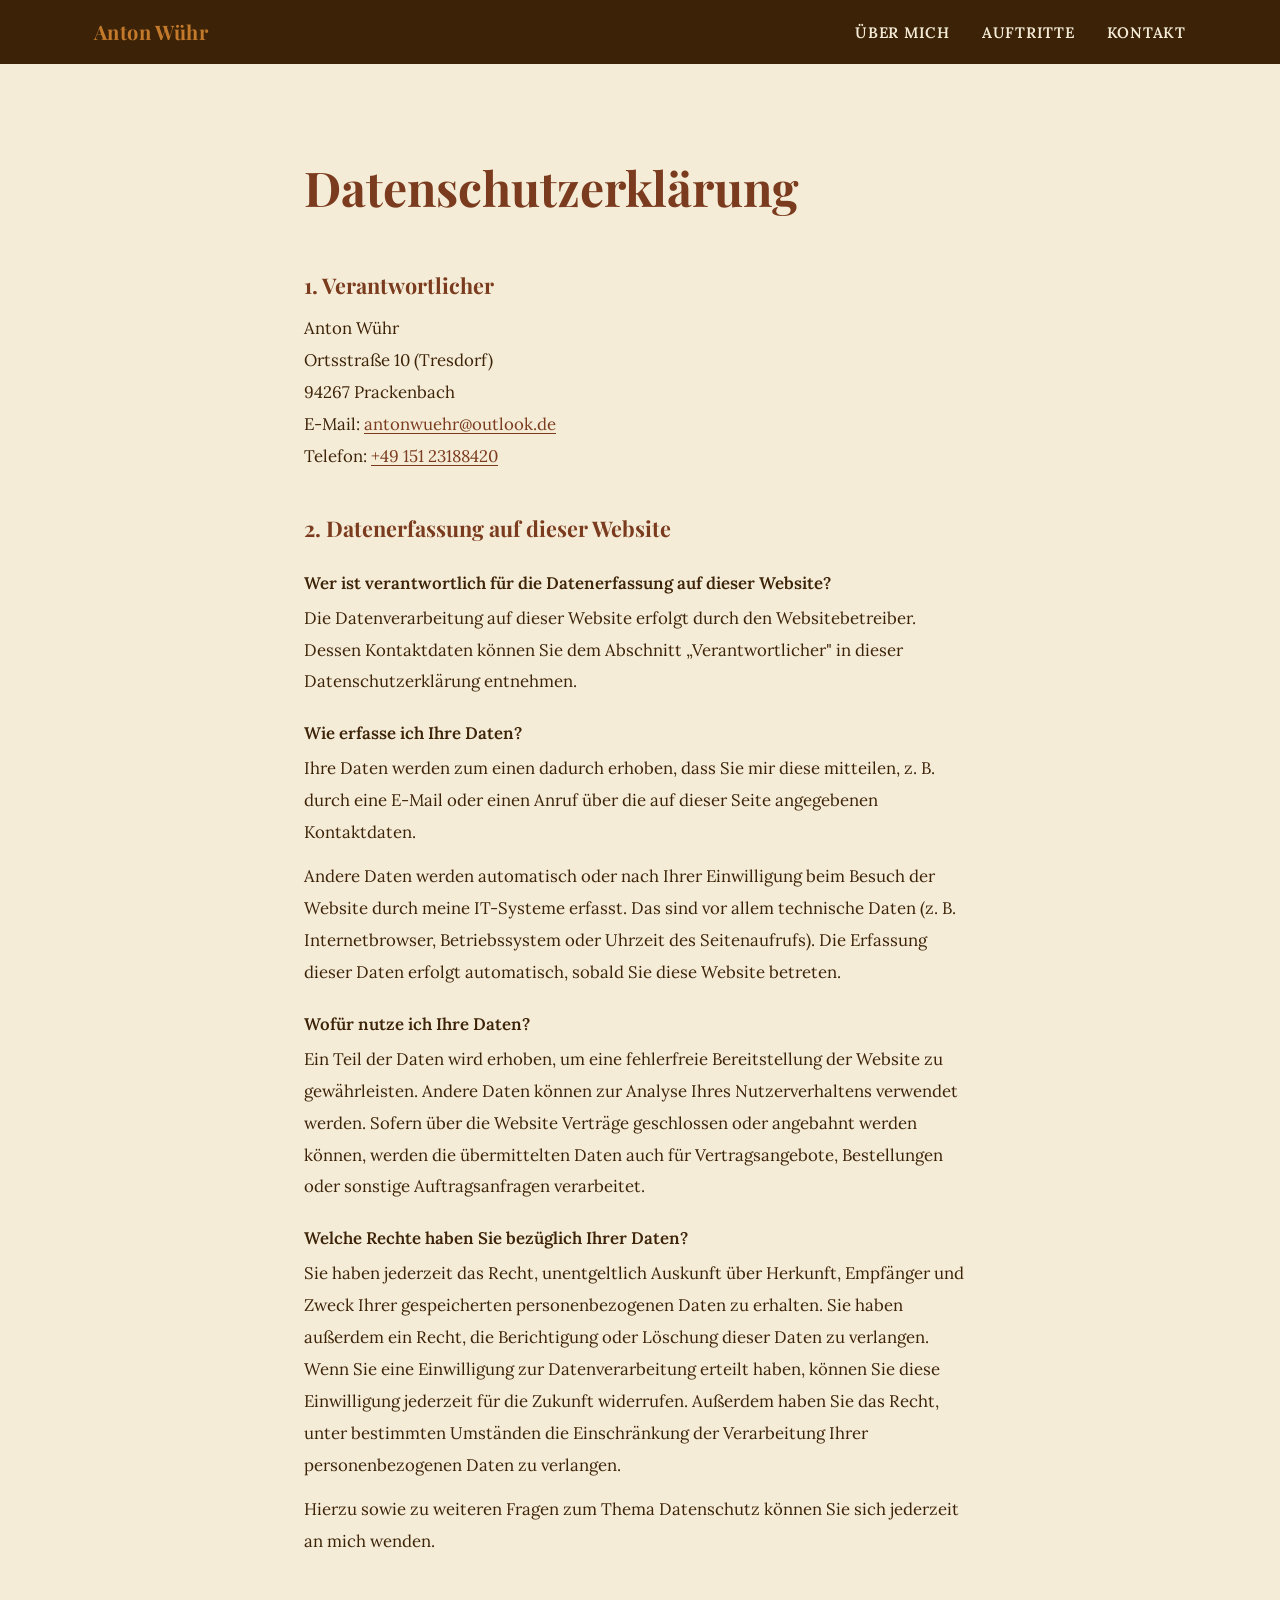
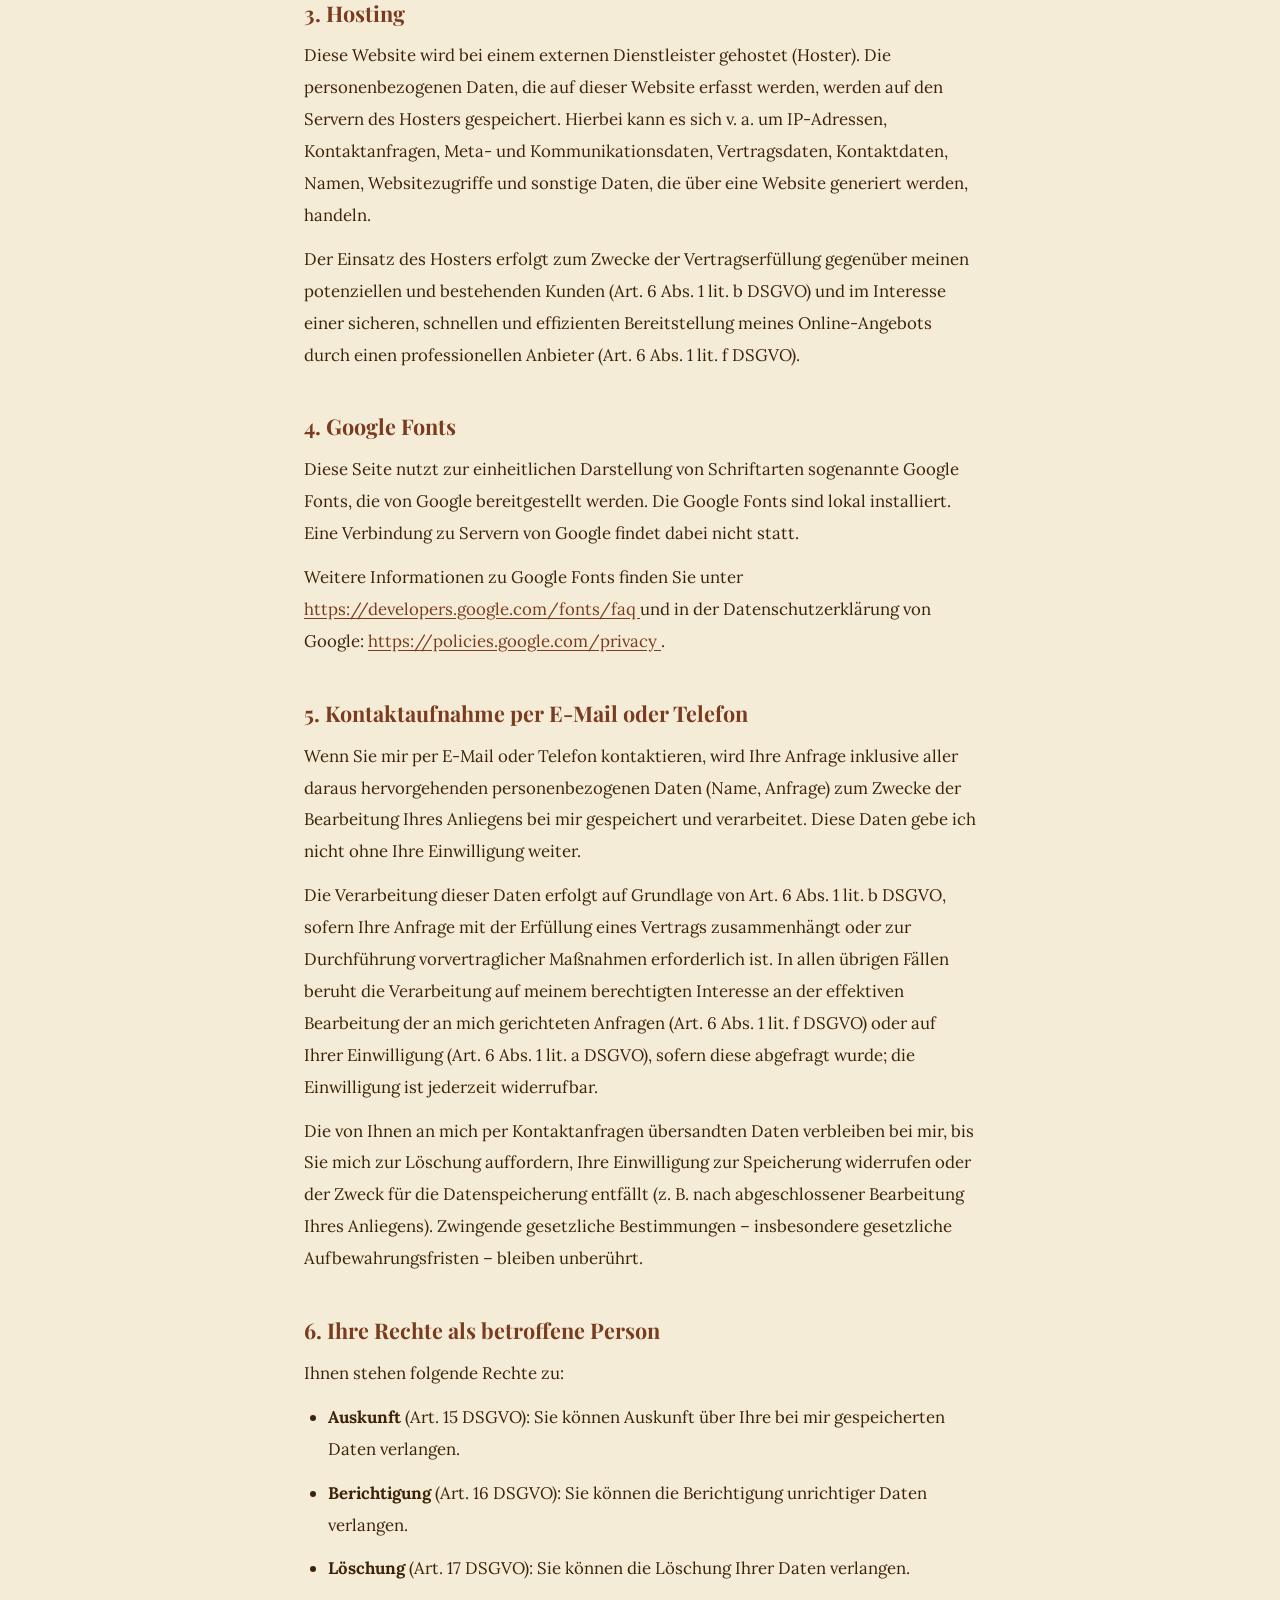
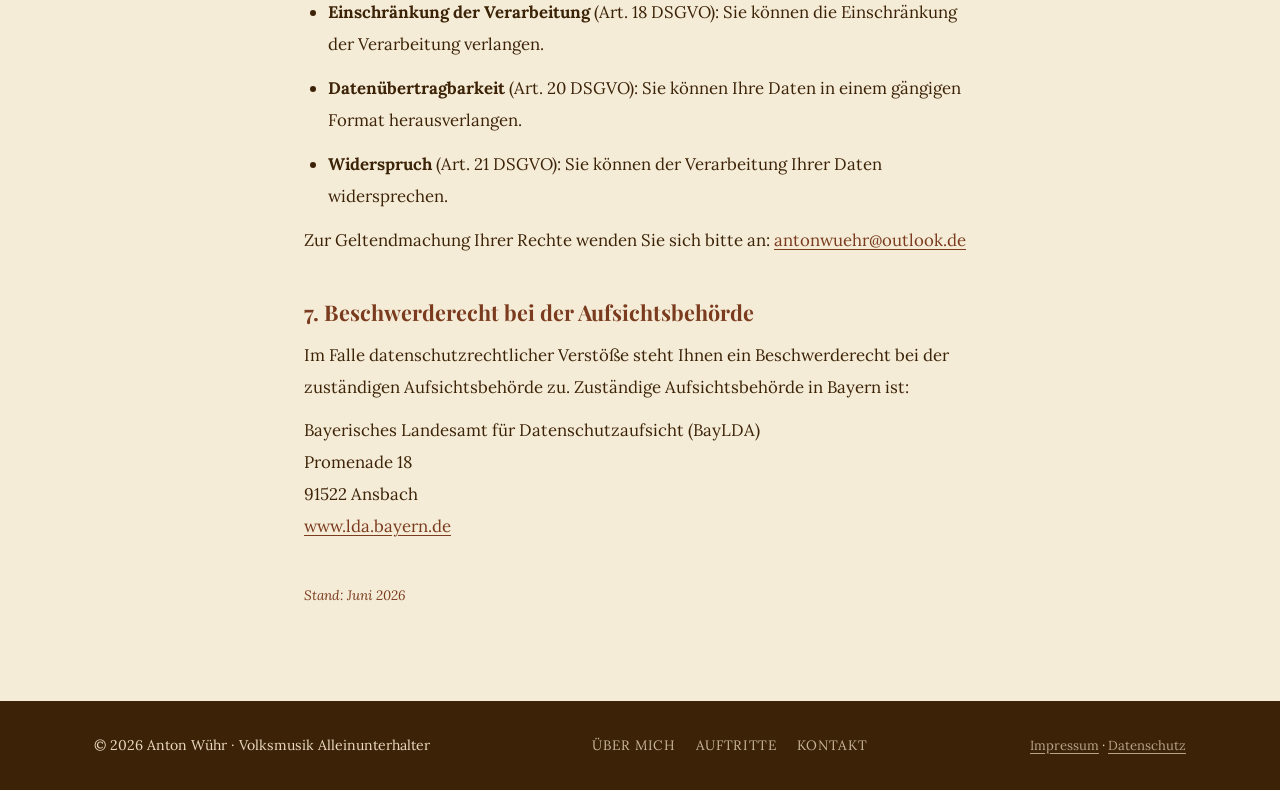
==== datenschutz.html @ 7db1946b "Initiale Version der Homepage von Anton Wühr" ====
<!DOCTYPE html>
<html lang="de">
<head>
  <meta charset="UTF-8">
  <meta name="viewport" content="width=device-width, initial-scale=1.0">
  <meta name="robots" content="noindex, nofollow">
  <title>Datenschutzerklärung – Anton Wühr</title>
  <link rel="preconnect" href="https://fonts.googleapis.com">
  <link rel="preconnect" href="https://fonts.gstatic.com" crossorigin>
  <link href="https://fonts.googleapis.com/css2?family=Playfair+Display:ital,wght@0,700;1,400&family=Lora:ital,wght@0,400;0,600;1,400&display=swap" rel="stylesheet">
  <link rel="stylesheet" href="css/style.css">
  <style>
    .legal-page { padding-block: 5rem; background: var(--color-cream); min-height: 60vh; }
    .legal-page h1 { font-family: var(--font-heading); font-size: clamp(2rem, 5vw, 3rem); color: var(--color-chestnut); margin-bottom: 2rem; }
    .legal-page h2 { font-family: var(--font-heading); font-size: 1.35rem; color: var(--color-chestnut); margin-top: 2.25rem; margin-bottom: 0.5rem; }
    .legal-page h3 { font-family: var(--font-body); font-size: 1.05rem; font-weight: 600; color: var(--color-bark); margin-top: 1.25rem; margin-bottom: 0.3rem; }
    .legal-page p, .legal-page address, .legal-page li { line-height: 1.9; margin-bottom: 0.75rem; font-style: normal; }
    .legal-page ul { padding-left: 1.5rem; list-style: disc; }
    .legal-page a { color: var(--color-chestnut); }
    .legal-content { max-width: 720px; }
  </style>
</head>
<body>

  <header id="site-header">
    <nav class="nav-container" role="navigation" aria-label="Hauptnavigation">
      <a class="nav-logo" href="index.html">Anton Wühr</a>
      <ul class="nav-links" role="list">
        <li><a href="index.html#ueber-mich">Über mich</a></li>
        <li><a href="index.html#auftritte">Auftritte</a></li>
        <li><a href="index.html#kontakt">Kontakt</a></li>
      </ul>
    </nav>
  </header>

  <main>
    <section class="legal-page">
      <div class="container legal-content">
        <h1>Datenschutzerklärung</h1>

        <h2>1. Verantwortlicher</h2>
        <address>
          Anton Wühr<br>
          Ortsstraße 10 (Tresdorf)<br>
          94267 Prackenbach<br>
          E-Mail: <a href="mailto:antonwuehr@outlook.de">antonwuehr@outlook.de</a><br>
          Telefon: <a href="tel:+4915123188420">+49 151 23188420</a>
        </address>

        <h2>2. Datenerfassung auf dieser Website</h2>

        <h3>Wer ist verantwortlich für die Datenerfassung auf dieser Website?</h3>
        <p>
          Die Datenverarbeitung auf dieser Website erfolgt durch den Websitebetreiber.
          Dessen Kontaktdaten können Sie dem Abschnitt „Verantwortlicher" in dieser
          Datenschutzerklärung entnehmen.
        </p>

        <h3>Wie erfasse ich Ihre Daten?</h3>
        <p>
          Ihre Daten werden zum einen dadurch erhoben, dass Sie mir diese mitteilen,
          z.&nbsp;B. durch eine E-Mail oder einen Anruf über die auf dieser Seite angegebenen
          Kontaktdaten.
        </p>
        <p>
          Andere Daten werden automatisch oder nach Ihrer Einwilligung beim Besuch der
          Website durch meine IT-Systeme erfasst. Das sind vor allem technische Daten
          (z.&nbsp;B. Internetbrowser, Betriebssystem oder Uhrzeit des Seitenaufrufs).
          Die Erfassung dieser Daten erfolgt automatisch, sobald Sie diese Website betreten.
        </p>

        <h3>Wofür nutze ich Ihre Daten?</h3>
        <p>
          Ein Teil der Daten wird erhoben, um eine fehlerfreie Bereitstellung der Website
          zu gewährleisten. Andere Daten können zur Analyse Ihres Nutzerverhaltens verwendet
          werden. Sofern über die Website Verträge geschlossen oder angebahnt werden können,
          werden die übermittelten Daten auch für Vertragsangebote, Bestellungen oder
          sonstige Auftragsanfragen verarbeitet.
        </p>

        <h3>Welche Rechte haben Sie bezüglich Ihrer Daten?</h3>
        <p>
          Sie haben jederzeit das Recht, unentgeltlich Auskunft über Herkunft, Empfänger
          und Zweck Ihrer gespeicherten personenbezogenen Daten zu erhalten. Sie haben
          außerdem ein Recht, die Berichtigung oder Löschung dieser Daten zu verlangen.
          Wenn Sie eine Einwilligung zur Datenverarbeitung erteilt haben, können Sie diese
          Einwilligung jederzeit für die Zukunft widerrufen. Außerdem haben Sie das Recht,
          unter bestimmten Umständen die Einschränkung der Verarbeitung Ihrer
          personenbezogenen Daten zu verlangen.
        </p>
        <p>
          Hierzu sowie zu weiteren Fragen zum Thema Datenschutz können Sie sich jederzeit
          an mich wenden.
        </p>

        <h2>3. Hosting</h2>
        <p>
          Diese Website wird bei einem externen Dienstleister gehostet (Hoster). Die
          personenbezogenen Daten, die auf dieser Website erfasst werden, werden auf den
          Servern des Hosters gespeichert. Hierbei kann es sich v.&nbsp;a. um IP-Adressen,
          Kontaktanfragen, Meta- und Kommunikationsdaten, Vertragsdaten, Kontaktdaten,
          Namen, Websitezugriffe und sonstige Daten, die über eine Website generiert werden,
          handeln.
        </p>
        <p>
          Der Einsatz des Hosters erfolgt zum Zwecke der Vertragserfüllung gegenüber meinen
          potenziellen und bestehenden Kunden (Art. 6 Abs. 1 lit. b DSGVO) und im Interesse
          einer sicheren, schnellen und effizienten Bereitstellung meines Online-Angebots
          durch einen professionellen Anbieter (Art. 6 Abs. 1 lit. f DSGVO).
        </p>

        <h2>4. Google Fonts</h2>
        <p>
          Diese Seite nutzt zur einheitlichen Darstellung von Schriftarten sogenannte
          Google Fonts, die von Google bereitgestellt werden. Die Google Fonts sind lokal
          installiert. Eine Verbindung zu Servern von Google findet dabei nicht statt.
        </p>
        <p>
          Weitere Informationen zu Google Fonts finden Sie unter
          <a href="https://developers.google.com/fonts/faq" target="_blank" rel="noopener noreferrer">
            https://developers.google.com/fonts/faq
          </a>
          und in der Datenschutzerklärung von Google:
          <a href="https://policies.google.com/privacy" target="_blank" rel="noopener noreferrer">
            https://policies.google.com/privacy
          </a>.
        </p>

        <h2>5. Kontaktaufnahme per E-Mail oder Telefon</h2>
        <p>
          Wenn Sie mir per E-Mail oder Telefon kontaktieren, wird Ihre Anfrage inklusive
          aller daraus hervorgehenden personenbezogenen Daten (Name, Anfrage) zum Zwecke
          der Bearbeitung Ihres Anliegens bei mir gespeichert und verarbeitet. Diese Daten
          gebe ich nicht ohne Ihre Einwilligung weiter.
        </p>
        <p>
          Die Verarbeitung dieser Daten erfolgt auf Grundlage von Art. 6 Abs. 1 lit. b
          DSGVO, sofern Ihre Anfrage mit der Erfüllung eines Vertrags zusammenhängt oder
          zur Durchführung vorvertraglicher Maßnahmen erforderlich ist. In allen übrigen
          Fällen beruht die Verarbeitung auf meinem berechtigten Interesse an der
          effektiven Bearbeitung der an mich gerichteten Anfragen (Art. 6 Abs. 1 lit. f
          DSGVO) oder auf Ihrer Einwilligung (Art. 6 Abs. 1 lit. a DSGVO), sofern diese
          abgefragt wurde; die Einwilligung ist jederzeit widerrufbar.
        </p>
        <p>
          Die von Ihnen an mich per Kontaktanfragen übersandten Daten verbleiben bei mir,
          bis Sie mich zur Löschung auffordern, Ihre Einwilligung zur Speicherung widerrufen
          oder der Zweck für die Datenspeicherung entfällt (z.&nbsp;B. nach abgeschlossener
          Bearbeitung Ihres Anliegens). Zwingende gesetzliche Bestimmungen – insbesondere
          gesetzliche Aufbewahrungsfristen – bleiben unberührt.
        </p>

        <h2>6. Ihre Rechte als betroffene Person</h2>
        <p>Ihnen stehen folgende Rechte zu:</p>
        <ul>
          <li><strong>Auskunft</strong> (Art. 15 DSGVO): Sie können Auskunft über Ihre bei mir gespeicherten Daten verlangen.</li>
          <li><strong>Berichtigung</strong> (Art. 16 DSGVO): Sie können die Berichtigung unrichtiger Daten verlangen.</li>
          <li><strong>Löschung</strong> (Art. 17 DSGVO): Sie können die Löschung Ihrer Daten verlangen.</li>
          <li><strong>Einschränkung der Verarbeitung</strong> (Art. 18 DSGVO): Sie können die Einschränkung der Verarbeitung verlangen.</li>
          <li><strong>Datenübertragbarkeit</strong> (Art. 20 DSGVO): Sie können Ihre Daten in einem gängigen Format herausverlangen.</li>
          <li><strong>Widerspruch</strong> (Art. 21 DSGVO): Sie können der Verarbeitung Ihrer Daten widersprechen.</li>
        </ul>
        <p>
          Zur Geltendmachung Ihrer Rechte wenden Sie sich bitte an:
          <a href="mailto:antonwuehr@outlook.de">antonwuehr@outlook.de</a>
        </p>

        <h2>7. Beschwerderecht bei der Aufsichtsbehörde</h2>
        <p>
          Im Falle datenschutzrechtlicher Verstöße steht Ihnen ein Beschwerderecht bei
          der zuständigen Aufsichtsbehörde zu. Zuständige Aufsichtsbehörde in Bayern ist:
        </p>
        <address>
          Bayerisches Landesamt für Datenschutzaufsicht (BayLDA)<br>
          Promenade 18<br>
          91522 Ansbach<br>
          <a href="https://www.lda.bayern.de" target="_blank" rel="noopener noreferrer">www.lda.bayern.de</a>
        </address>

        <p style="margin-top: 2.5rem; font-size: 0.85rem; color: var(--color-chestnut); font-style: italic;">
          Stand: Juni 2026
        </p>
      </div>
    </section>
  </main>

  <footer id="site-footer">
    <div class="container footer-inner">
      <p class="footer-copy">&copy; <span id="year"></span> Anton Wühr &middot; Volksmusik Alleinunterhalter</p>
      <nav class="footer-nav" aria-label="Footer-Navigation">
        <a href="index.html#ueber-mich">Über mich</a>
        <a href="index.html#auftritte">Auftritte</a>
        <a href="index.html#kontakt">Kontakt</a>
      </nav>
      <p class="footer-legal">
        <a href="impressum.html">Impressum</a> &middot; <a href="datenschutz.html">Datenschutz</a>
      </p>
    </div>
  </footer>

  <script>document.getElementById('year').textContent = new Date().getFullYear();</script>
</body>
</html>
---- css/style.css ----
/* =========================================================
   Anton Wühr — Volksmusik Alleinunterhalter
   Style sheet: traditional/rustic Bavarian folk aesthetic
   ========================================================= */

/* ----- Custom Properties ----- */
:root {
  --color-bark:      #3C2308;
  --color-chestnut:  #7A3B1E;
  --color-amber:     #C47A2B;
  --color-amber-light: #D9943E;
  --color-cream:     #F5ECD7;
  --color-linen:     #EAD9BF;
  --color-sage:      #6B7D5C;
  --color-white:     #FDFAF5;

  --font-heading: 'Playfair Display', Georgia, serif;
  --font-body:    'Lora', Georgia, serif;

  --nav-height: 64px;
  --radius: 2px;
  --transition: 0.25s ease;
}

/* ----- Reset & Base ----- */
*, *::before, *::after {
  box-sizing: border-box;
  margin: 0;
  padding: 0;
}

html {
  scroll-behavior: smooth;
  font-size: 16px;
}

body {
  font-family: var(--font-body);
  font-size: 1.05rem;
  line-height: 1.8;
  color: var(--color-bark);
  background-color: var(--color-cream);
}

img {
  display: block;
  max-width: 100%;
  height: auto;
}

a {
  color: var(--color-chestnut);
  text-decoration: underline;
  text-underline-offset: 3px;
  transition: color var(--transition);
}

a:hover {
  color: var(--color-amber);
}

ul {
  list-style: none;
}

/* ----- Layout Utilities ----- */
.container {
  max-width: 1140px;
  margin-inline: auto;
  padding-inline: 1.5rem;
}

.two-col {
  display: grid;
  gap: 3rem;
  grid-template-columns: 1fr;
}

@media (min-width: 900px) {
  .two-col {
    grid-template-columns: 1fr 1fr;
    align-items: start;
  }
}

/* ----- Buttons ----- */
.btn {
  display: inline-block;
  padding: 0.7em 2em;
  border-radius: var(--radius);
  font-family: var(--font-body);
  font-size: 0.95rem;
  font-weight: 600;
  letter-spacing: 0.04em;
  text-decoration: none;
  cursor: pointer;
  transition: filter var(--transition), background var(--transition), color var(--transition);
}

.btn-primary {
  background: var(--color-amber);
  color: var(--color-bark);
  border: 2px solid var(--color-amber);
}

.btn-primary:hover {
  background: var(--color-amber-light);
  border-color: var(--color-amber-light);
  color: var(--color-bark);
  filter: none;
}

.btn-secondary {
  background: transparent;
  color: var(--color-chestnut);
  border: 2px solid var(--color-chestnut);
}

.btn-secondary:hover {
  background: var(--color-chestnut);
  color: var(--color-white);
}

/* ----- Navigation ----- */
#site-header {
  position: sticky;
  top: 0;
  z-index: 100;
  background: var(--color-bark);
  height: var(--nav-height);
  transition: box-shadow var(--transition);
}

#site-header.scrolled {
  box-shadow: 0 2px 16px rgba(0, 0, 0, 0.45);
}

.nav-container {
  max-width: 1140px;
  margin-inline: auto;
  padding-inline: 1.5rem;
  height: 100%;
  display: flex;
  align-items: center;
  justify-content: space-between;
}

.nav-logo {
  font-family: var(--font-heading);
  font-size: 1.25rem;
  font-weight: 700;
  color: var(--color-amber);
  text-decoration: none;
  letter-spacing: 0.02em;
  flex-shrink: 0;
}

.nav-logo:hover {
  color: var(--color-amber-light);
}

.nav-links {
  display: flex;
  gap: 2rem;
  align-items: center;
}

.nav-links a {
  font-family: var(--font-body);
  font-size: 0.95rem;
  font-weight: 600;
  color: var(--color-cream);
  text-decoration: none;
  letter-spacing: 0.05em;
  text-transform: uppercase;
  padding-block: 0.25em;
  border-bottom: 2px solid transparent;
  transition: color var(--transition), border-color var(--transition);
}

.nav-links a:hover {
  color: var(--color-amber);
  border-bottom-color: var(--color-amber);
}

/* Hamburger button */
.nav-toggle {
  display: none;
  background: none;
  border: none;
  cursor: pointer;
  padding: 0.5rem;
  color: var(--color-cream);
}

.hamburger,
.hamburger::before,
.hamburger::after {
  display: block;
  width: 24px;
  height: 2px;
  background: currentColor;
  transition: transform var(--transition), opacity var(--transition);
}

.hamburger {
  position: relative;
}

.hamburger::before,
.hamburger::after {
  content: '';
  position: absolute;
  left: 0;
}

.hamburger::before { top: -7px; }
.hamburger::after  { top:  7px; }

/* Open state */
.nav-toggle[aria-expanded="true"] .hamburger {
  background: transparent;
}
.nav-toggle[aria-expanded="true"] .hamburger::before {
  transform: rotate(45deg) translate(5px, 5px);
}
.nav-toggle[aria-expanded="true"] .hamburger::after {
  transform: rotate(-45deg) translate(5px, -5px);
}

@media (max-width: 699px) {
  .nav-toggle {
    display: block;
  }

  .nav-links {
    position: absolute;
    top: var(--nav-height);
    left: 0;
    right: 0;
    background: var(--color-bark);
    flex-direction: column;
    gap: 0;
    padding-block: 1rem;
    display: none;
    border-top: 1px solid rgba(255,255,255,0.1);
  }

  .nav-links.is-open {
    display: flex;
  }

  .nav-links li {
    width: 100%;
    text-align: center;
  }

  .nav-links a {
    display: block;
    padding: 0.85rem 1.5rem;
    border-bottom: none;
  }
}

/* ----- Hero ----- */
#hero {
  position: relative;
  min-height: 100vh;
  min-height: 100svh;
  display: flex;
  align-items: center;
  justify-content: center;
  text-align: center;
  background-color: var(--color-chestnut);
  background-image: url('../img/hero-bg.jpg');
  background-size: cover;
  background-position: center 40%;
  padding-inline: 1.5rem;
}

.hero-overlay {
  position: absolute;
  inset: 0;
  background: rgba(35, 14, 3, 0.62);
}

.hero-content {
  position: relative;
  z-index: 1;
  max-width: 720px;
}

.hero-eyebrow {
  font-family: var(--font-body);
  font-style: italic;
  font-size: 1rem;
  color: var(--color-amber-light);
  letter-spacing: 0.1em;
  margin-bottom: 0.5rem;
  text-transform: uppercase;
}

.hero-content h1 {
  font-family: var(--font-heading);
  font-size: clamp(3rem, 8vw, 6rem);
  font-weight: 700;
  color: var(--color-white);
  line-height: 1.1;
  margin-bottom: 0.4rem;
  text-shadow: 0 2px 12px rgba(0,0,0,0.5);
}

.hero-subtitle {
  font-family: var(--font-body);
  font-size: clamp(1rem, 2.5vw, 1.4rem);
  color: var(--color-amber-light);
  letter-spacing: 0.12em;
  text-transform: uppercase;
  margin-bottom: 0.75rem;
}

.hero-tagline {
  font-family: var(--font-heading);
  font-style: italic;
  font-size: clamp(1.1rem, 2.5vw, 1.5rem);
  color: var(--color-cream);
  margin-bottom: 2rem;
  opacity: 0.9;
}

/* ----- Über mich ----- */
#ueber-mich {
  padding-block: 5rem;
  background: var(--color-cream);
}

.portrait-wrap {
  display: flex;
  justify-content: center;
}

.portrait-wrap img {
  width: 100%;
  max-width: 380px;
  border: 4px solid var(--color-amber);
  box-shadow: 6px 6px 0 var(--color-linen), 8px 8px 0 var(--color-amber);
  object-fit: cover;
  border-radius: var(--radius);
  /* Placeholder styling when no image is present */
  background: var(--color-linen);
  aspect-ratio: 4 / 5;
}

.bio h2 {
  font-family: var(--font-heading);
  font-size: clamp(1.8rem, 4vw, 2.8rem);
  color: var(--color-chestnut);
  margin-bottom: 1.25rem;
  line-height: 1.2;
}

.bio h3 {
  font-family: var(--font-heading);
  font-size: 1.2rem;
  color: var(--color-chestnut);
  margin-top: 1.5rem;
  margin-bottom: 0.5rem;
}

.bio p {
  margin-bottom: 1rem;
  color: var(--color-bark);
}

.instrument-list {
  display: flex;
  flex-wrap: wrap;
  gap: 0.5rem;
  margin-bottom: 0.5rem;
}

.instrument-list li {
  background: var(--color-linen);
  border: 1px solid var(--color-amber);
  padding: 0.3em 0.9em;
  border-radius: 2px;
  font-size: 0.9rem;
  font-style: italic;
  color: var(--color-chestnut);
}

.erfahrung {
  display: flex;
  flex-wrap: wrap;
  gap: 1rem;
  margin-top: 1rem;
  margin-bottom: 1.75rem;
}

.erfahrung span {
  font-size: 0.9rem;
  font-weight: 600;
  color: var(--color-sage);
  padding-left: 1.1em;
  position: relative;
}

.erfahrung span::before {
  content: '✦';
  position: absolute;
  left: 0;
  color: var(--color-amber);
  font-size: 0.65em;
  top: 0.25em;
}

/* ----- Streaming ----- */
.streaming-hinweis {
  font-size: 0.92rem;
  color: var(--color-bark);
  margin-bottom: 0.85rem;
}

.streaming-links {
  display: flex;
  flex-wrap: wrap;
  gap: 0.6rem;
  margin-bottom: 1.75rem;
}

.streaming-btn {
  display: inline-flex;
  align-items: center;
  gap: 0.45em;
  padding: 0.45em 1.1em;
  border-radius: 50px;
  font-size: 0.88rem;
  font-family: var(--font-body);
  font-weight: 600;
  text-decoration: none;
  transition: filter var(--transition), transform var(--transition);
  color: #fff;
}

.streaming-btn:hover {
  filter: brightness(1.15);
  transform: translateY(-2px);
  color: #fff;
}

.streaming-btn.spotify  { background: #1DB954; }
.streaming-btn.apple    { background: #fc3c44; }
.streaming-btn.youtube  { background: #FF0000; }
.streaming-btn.amazon   { background: #00A8E0; }

.streaming-icon {
  width: 1em;
  height: 1em;
  fill: currentColor;
  flex-shrink: 0;
}

/* ----- Auftritte ----- */
#auftritte {
  padding-block: 5rem;
  background-color: var(--color-linen);
  background-image: repeating-linear-gradient(
    118deg,
    transparent,
    transparent 3px,
    rgba(90, 55, 20, 0.045) 3px,
    rgba(90, 55, 20, 0.045) 6px
  );
}

#auftritte h2 {
  font-family: var(--font-heading);
  font-size: clamp(1.8rem, 4vw, 2.8rem);
  color: var(--color-chestnut);
  margin-bottom: 2.5rem;
  text-align: center;
}

.shows-grid {
  display: grid;
  grid-template-columns: repeat(auto-fill, minmax(290px, 1fr));
  gap: 1.5rem;
}

.show-card {
  background: var(--color-cream);
  border-left: 4px solid var(--color-amber);
  padding: 1.4rem 1.5rem;
  border-radius: var(--radius);
  box-shadow: 0 2px 8px rgba(60, 35, 8, 0.1);
  opacity: 0;
  transform: translateY(18px);
  transition: opacity 0.45s ease, transform 0.45s ease, box-shadow var(--transition);
}

.show-card.visible {
  opacity: 1;
  transform: translateY(0);
}

.show-card:hover {
  box-shadow: 0 4px 16px rgba(60, 35, 8, 0.18);
}

.show-date {
  display: block;
  font-family: var(--font-body);
  font-size: 0.82rem;
  font-weight: 600;
  letter-spacing: 0.08em;
  text-transform: uppercase;
  color: var(--color-amber);
  margin-bottom: 0.35rem;
}

.show-venue {
  font-family: var(--font-heading);
  font-size: 1.15rem;
  color: var(--color-bark);
  margin-bottom: 0.2rem;
  line-height: 1.3;
}

.show-location {
  font-size: 0.9rem;
  color: var(--color-chestnut);
  font-weight: 600;
  margin-bottom: 0.3rem;
}

.show-detail {
  font-size: 0.88rem;
  font-style: italic;
  color: var(--color-sage);
}

.shows-loading,
.shows-empty {
  grid-column: 1 / -1;
  text-align: center;
  font-style: italic;
  color: var(--color-chestnut);
  padding: 2rem 0;
  opacity: 0.8;
}

.shows-note {
  margin-top: 2rem;
  text-align: center;
  font-style: italic;
  color: var(--color-chestnut);
  font-size: 0.95rem;
}

/* ----- Technik & FAQ ----- */
#faq {
  padding-block: 5rem;
  background: var(--color-cream);
}

#faq h2 {
  font-family: var(--font-heading);
  font-size: clamp(1.8rem, 4vw, 2.8rem);
  color: var(--color-chestnut);
  margin-bottom: 2.5rem;
}

#faq h2::after {
  content: '';
  display: block;
  width: 60px;
  height: 3px;
  background: var(--color-amber);
  margin-top: 0.6rem;
}

.technik-grid {
  display: grid;
  grid-template-columns: 1fr;
  gap: 1.25rem;
  margin-bottom: 3rem;
}

@media (min-width: 600px) {
  .technik-grid { grid-template-columns: repeat(3, 1fr); }
}

.technik-card {
  background: var(--color-linen);
  background-image: repeating-linear-gradient(
    118deg,
    transparent,
    transparent 3px,
    rgba(90, 55, 20, 0.045) 3px,
    rgba(90, 55, 20, 0.045) 6px
  );
  border-top: 3px solid var(--color-amber);
  padding: 1.5rem;
  border-radius: var(--radius);
}

.technik-icon {
  font-size: 1.75rem;
  display: block;
  margin-bottom: 0.5rem;
}

.technik-card h3 {
  font-family: var(--font-heading);
  font-size: 1.1rem;
  color: var(--color-chestnut);
  margin-bottom: 0.5rem;
}

.technik-card p {
  font-size: 0.92rem;
  line-height: 1.7;
  color: var(--color-bark);
}

.faq-list {
  border-top: 1px solid var(--color-linen);
}

.faq-item {
  border-bottom: 1px solid var(--color-linen);
}

.faq-question {
  width: 100%;
  display: flex;
  justify-content: space-between;
  align-items: center;
  gap: 1rem;
  padding: 1.1rem 0;
  background: none;
  border: none;
  cursor: pointer;
  font-family: var(--font-body);
  font-size: 1rem;
  font-weight: 600;
  color: var(--color-bark);
  text-align: left;
  transition: color var(--transition);
}

.faq-question:hover {
  color: var(--color-chestnut);
}

.faq-question[aria-expanded="true"] {
  color: var(--color-chestnut);
}

.faq-chevron {
  width: 18px;
  height: 18px;
  flex-shrink: 0;
  border-right: 2px solid var(--color-amber);
  border-bottom: 2px solid var(--color-amber);
  transform: rotate(45deg);
  transition: transform var(--transition);
  margin-top: -4px;
}

.faq-question[aria-expanded="true"] .faq-chevron {
  transform: rotate(225deg);
  margin-top: 4px;
}

.faq-answer {
  padding-bottom: 1.1rem;
}

.faq-answer p {
  font-size: 0.95rem;
  line-height: 1.8;
  color: var(--color-bark);
}

.nebensaison-banner {
  display: flex;
  align-items: center;
  gap: 1.25rem;
  flex-wrap: wrap;
  background: var(--color-bark);
  color: var(--color-cream);
  border-left: 5px solid var(--color-amber);
  padding: 1.25rem 1.5rem;
  border-radius: var(--radius);
  margin-bottom: 2.5rem;
  font-size: 0.95rem;
  line-height: 1.5;
}

.nebensaison-icon {
  font-size: 1.75rem;
  flex-shrink: 0;
}

.nebensaison-banner strong {
  display: block;
  color: var(--color-amber-light);
  margin-bottom: 0.15rem;
}

.nebensaison-banner .btn-primary {
  flex-shrink: 0;
  font-size: 0.88rem;
  padding: 0.55em 1.4em;
  white-space: nowrap;
}

/* ----- Kontakt ----- */
#kontakt {
  padding-block: 5rem;
  background: var(--color-cream);
}

#kontakt h2 {
  font-family: var(--font-heading);
  font-size: clamp(1.8rem, 4vw, 2.8rem);
  color: var(--color-chestnut);
  margin-bottom: 0.75rem;
}

.kontakt-intro {
  margin-bottom: 2.5rem;
  color: var(--color-bark);
}

.kontakt-kacheln {
  display: grid;
  grid-template-columns: 1fr;
  gap: 1.5rem;
  max-width: 580px;
}

@media (min-width: 600px) {
  .kontakt-kacheln {
    grid-template-columns: 1fr 1fr;
  }
}

.kontakt-kachel {
  display: flex;
  flex-direction: column;
  align-items: center;
  text-align: center;
  gap: 0.5rem;
  padding: 2.5rem 2rem;
  background: var(--color-linen);
  background-image: repeating-linear-gradient(
    118deg,
    transparent,
    transparent 3px,
    rgba(90, 55, 20, 0.045) 3px,
    rgba(90, 55, 20, 0.045) 6px
  );
  border: 2px solid var(--color-amber);
  border-radius: var(--radius);
  text-decoration: none;
  transition: background-color var(--transition), transform var(--transition), box-shadow var(--transition);
}

.kontakt-kachel:hover {
  background-color: var(--color-amber);
  transform: translateY(-3px);
  box-shadow: 0 6px 20px rgba(60, 35, 8, 0.2);
}

.kontakt-kachel:hover .kontakt-kachel-label,
.kontakt-kachel:hover .kontakt-kachel-wert,
.kontakt-kachel:hover .kontakt-kachel-icon {
  color: var(--color-bark);
}

.kontakt-kachel-icon {
  font-size: 2rem;
  color: var(--color-amber);
  line-height: 1;
  transition: color var(--transition);
}

.kontakt-kachel-label {
  font-size: 0.78rem;
  font-weight: 600;
  letter-spacing: 0.1em;
  text-transform: uppercase;
  color: var(--color-sage);
  transition: color var(--transition);
}

.kontakt-kachel-wert {
  font-family: var(--font-heading);
  font-size: 1.05rem;
  color: var(--color-chestnut);
  word-break: break-all;
  transition: color var(--transition);
}

/* ----- Footer ----- */
#site-footer {
  background: var(--color-bark);
  padding-block: 2rem;
  color: var(--color-linen);
}

.footer-inner {
  display: flex;
  flex-direction: column;
  align-items: center;
  gap: 0.75rem;
  text-align: center;
}

@media (min-width: 600px) {
  .footer-inner {
    flex-direction: row;
    justify-content: space-between;
    text-align: left;
  }
}

.footer-copy {
  font-size: 0.88rem;
  color: var(--color-linen);
}

.footer-nav {
  display: flex;
  gap: 1.25rem;
  flex-wrap: wrap;
  justify-content: center;
}

.footer-nav a {
  font-size: 0.85rem;
  color: var(--color-linen);
  text-decoration: none;
  letter-spacing: 0.05em;
  text-transform: uppercase;
  opacity: 0.8;
  transition: opacity var(--transition), color var(--transition);
}

.footer-nav a:hover {
  opacity: 1;
  color: var(--color-amber-light);
}

.footer-legal {
  font-size: 0.82rem;
}

.footer-legal a {
  color: var(--color-linen);
  opacity: 0.7;
  transition: opacity var(--transition);
}

.footer-legal a:hover {
  opacity: 1;
  color: var(--color-amber-light);
}

/* ----- Section headings in centered sections ----- */
#auftritte h2::after,
#ueber-mich .bio h2::after,
#kontakt .kontakt-form-wrap h2::after {
  content: '';
  display: block;
  width: 60px;
  height: 3px;
  background: var(--color-amber);
  margin-top: 0.6rem;
}

#auftritte h2::after {
  margin-inline: auto;
}
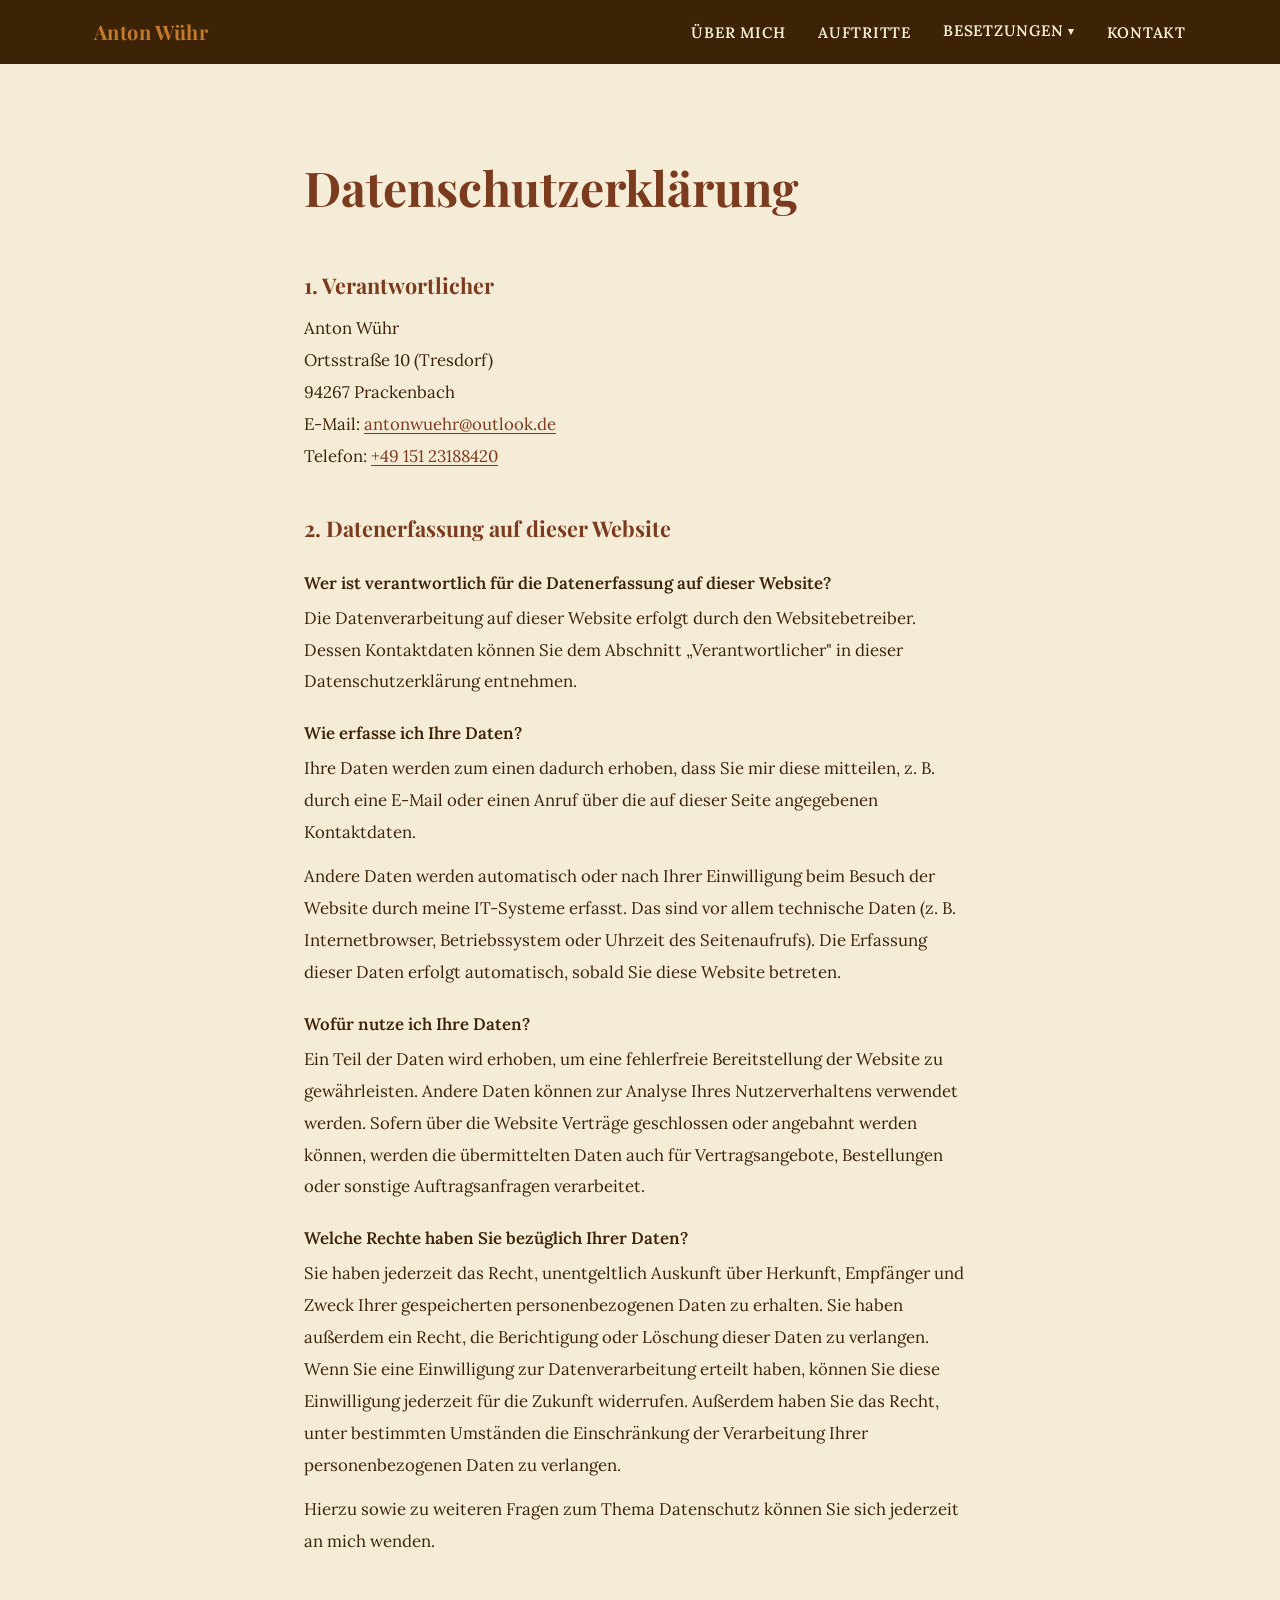
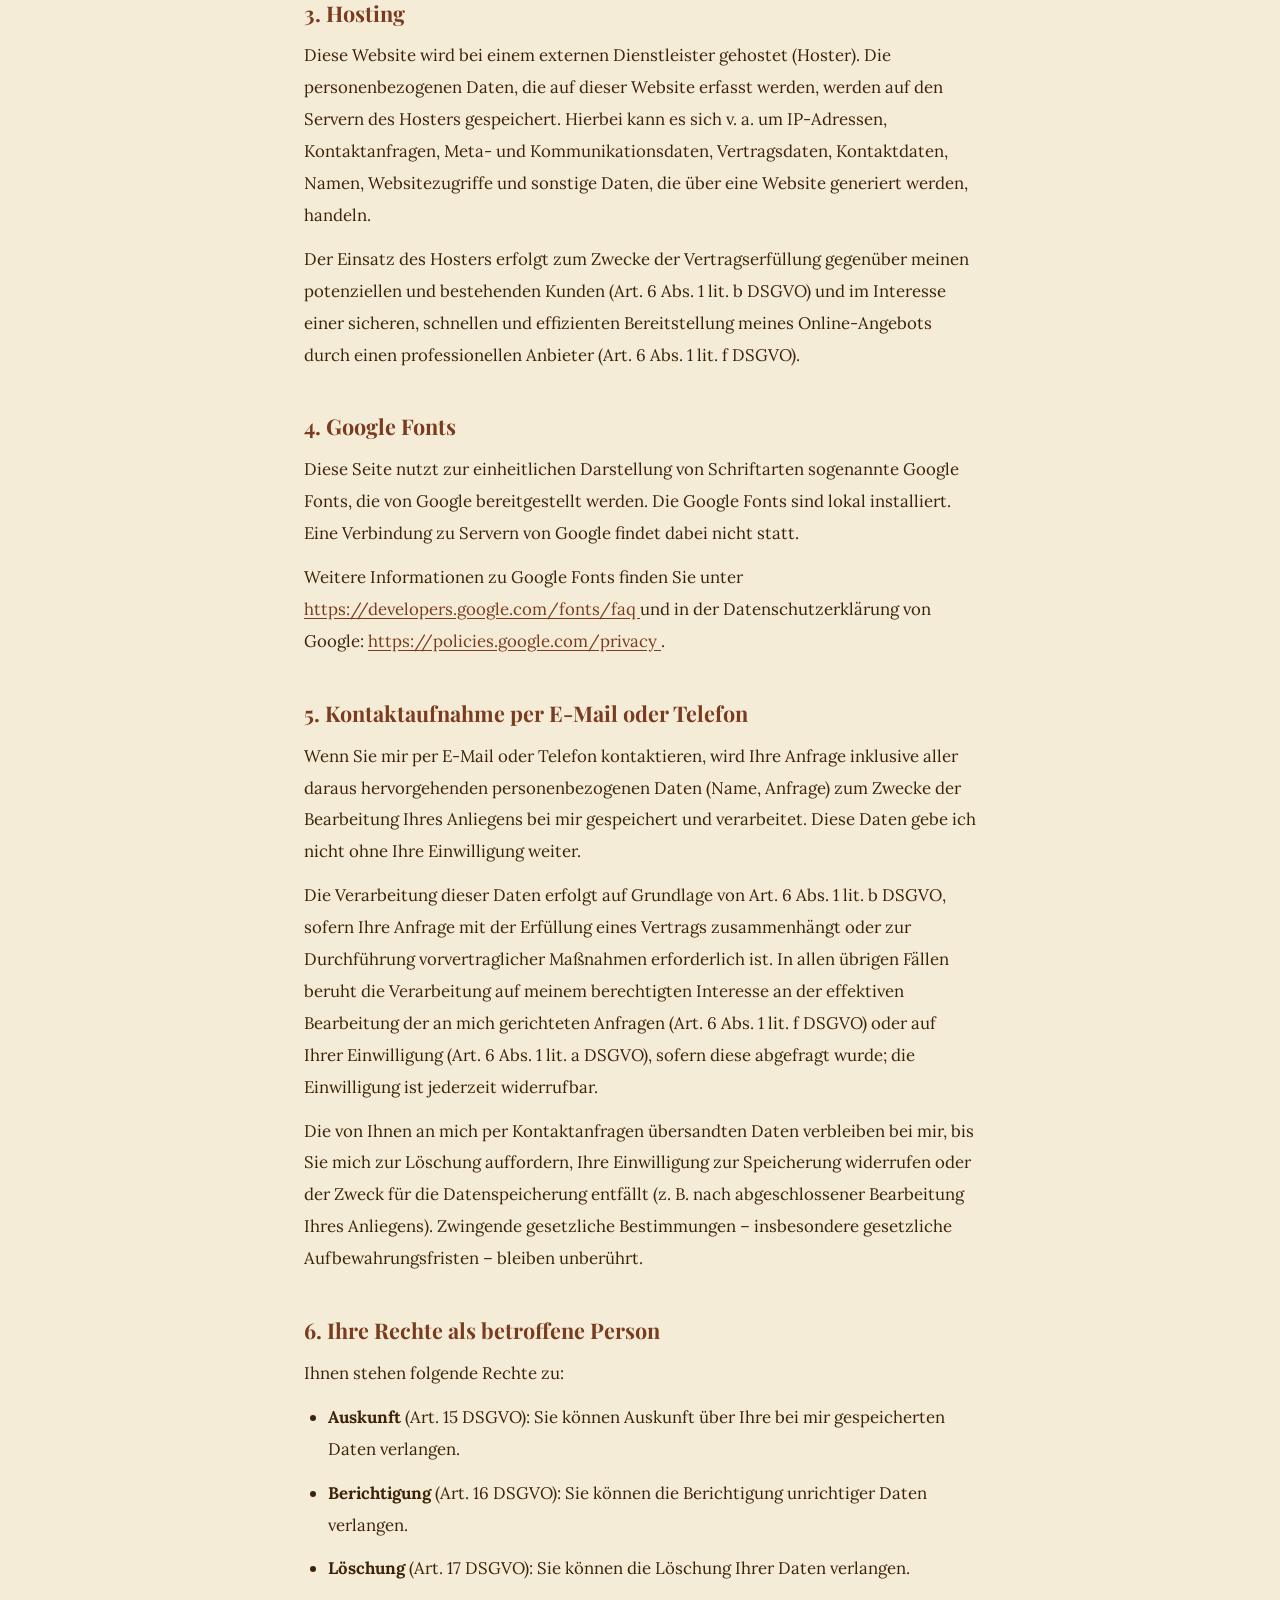
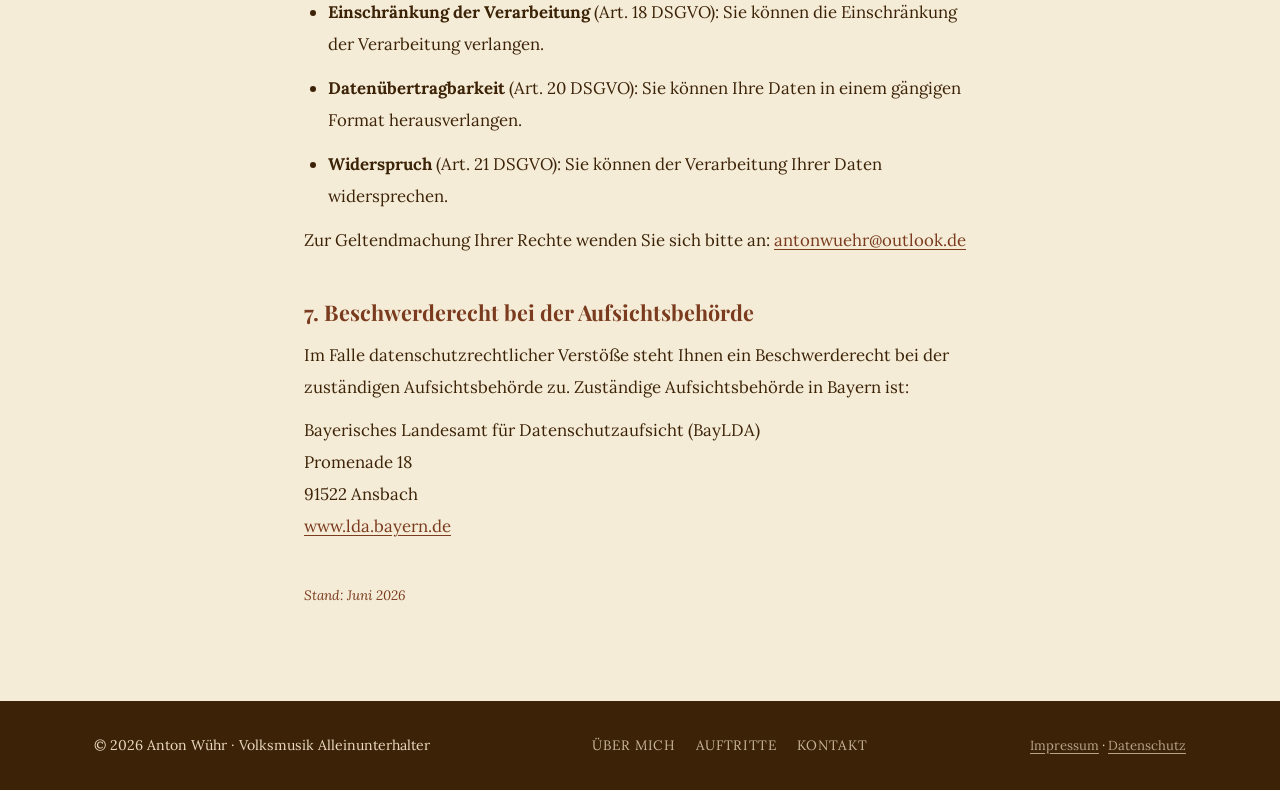
==== commit f6304f93: "Besetzungen-Dropdown in Navigation auf allen Seiten" ====
--- a/datenschutz.html
+++ b/datenschutz.html
@@ -28,6 +28,16 @@
       <ul class="nav-links" role="list">
         <li><a href="index.html#ueber-mich">Über mich</a></li>
         <li><a href="index.html#auftritte">Auftritte</a></li>
+        <li class="nav-dropdown">
+          <button class="nav-dropdown-toggle" aria-expanded="false" aria-haspopup="true">
+            Besetzungen <span class="nav-dropdown-arrow">▾</span>
+          </button>
+          <ul class="nav-dropdown-menu" role="menu">
+            <li><a href="hausbeng-buam.html">Hausbeng Buam</a></li>
+            <li><a href="surhaxxenfresser.html">Surhaxxenfresser</a></li>
+            <li><span>Arberwoidtrio</span></li>
+          </ul>
+        </li>
         <li><a href="index.html#kontakt">Kontakt</a></li>
       </ul>
     </nav>
--- a/css/style.css
+++ b/css/style.css
@@ -181,6 +181,87 @@
 .nav-links a:hover {
   color: var(--color-amber);
   border-bottom-color: var(--color-amber);
+}
+
+/* Dropdown nav */
+.nav-dropdown {
+  position: relative;
+}
+
+.nav-dropdown-toggle {
+  font-family: var(--font-body);
+  font-size: 0.95rem;
+  font-weight: 600;
+  color: var(--color-cream);
+  background: none;
+  border: none;
+  cursor: pointer;
+  letter-spacing: 0.05em;
+  text-transform: uppercase;
+  padding-block: 0.25em;
+  border-bottom: 2px solid transparent;
+  transition: color var(--transition), border-color var(--transition);
+  display: flex;
+  align-items: center;
+  gap: 0.3em;
+}
+
+.nav-dropdown-toggle:hover,
+.nav-dropdown.is-open .nav-dropdown-toggle {
+  color: var(--color-amber);
+  border-bottom-color: var(--color-amber);
+}
+
+.nav-dropdown-arrow {
+  font-size: 0.7em;
+  transition: transform 0.2s ease;
+}
+
+.nav-dropdown.is-open .nav-dropdown-arrow {
+  transform: rotate(180deg);
+}
+
+.nav-dropdown-menu {
+  display: none;
+  position: absolute;
+  top: calc(100% + 0.75rem);
+  left: 50%;
+  transform: translateX(-50%);
+  background: var(--color-bark);
+  border-radius: var(--radius);
+  box-shadow: 0 4px 16px rgba(0,0,0,0.25);
+  min-width: 200px;
+  padding: 0.5rem 0;
+  z-index: 100;
+  list-style: none;
+}
+
+.nav-dropdown.is-open .nav-dropdown-menu {
+  display: block;
+}
+
+.nav-dropdown-menu li a,
+.nav-dropdown-menu li span {
+  display: block;
+  padding: 0.65rem 1.2rem;
+  font-family: var(--font-body);
+  font-size: 0.9rem;
+  font-weight: 600;
+  color: var(--color-cream);
+  text-decoration: none;
+  letter-spacing: 0.04em;
+  transition: background var(--transition), color var(--transition);
+  border-bottom: none;
+}
+
+.nav-dropdown-menu li a:hover {
+  background: rgba(255,255,255,0.08);
+  color: var(--color-amber);
+}
+
+.nav-dropdown-menu li span {
+  opacity: 0.45;
+  cursor: default;
 }
 
 /* Hamburger button */
@@ -260,6 +341,27 @@
     padding: 0.85rem 1.5rem;
     border-bottom: none;
   }
+
+  .nav-dropdown-toggle {
+    width: 100%;
+    justify-content: center;
+    padding: 0.85rem 1.5rem;
+  }
+
+  .nav-dropdown-menu {
+    position: static;
+    transform: none;
+    box-shadow: none;
+    background: rgba(255,255,255,0.06);
+    border-radius: 0;
+    padding: 0;
+  }
+
+  .nav-dropdown-menu li a,
+  .nav-dropdown-menu li span {
+    text-align: center;
+    padding: 0.65rem 1.5rem;
+  }
 }
 
 /* ----- Hero ----- */
@@ -482,66 +584,77 @@
 }
 
 .shows-grid {
-  display: grid;
-  grid-template-columns: repeat(auto-fill, minmax(290px, 1fr));
-  gap: 1.5rem;
-}
-
-.show-card {
+  display: flex;
+  flex-direction: column;
+  gap: 1rem;
+}
+
+.show-list {
+  display: flex;
+  flex-direction: column;
+  gap: 0.6rem;
+}
+
+.show-item {
   background: var(--color-cream);
   border-left: 4px solid var(--color-amber);
-  padding: 1.4rem 1.5rem;
   border-radius: var(--radius);
-  box-shadow: 0 2px 8px rgba(60, 35, 8, 0.1);
-  opacity: 0;
-  transform: translateY(18px);
-  transition: opacity 0.45s ease, transform 0.45s ease, box-shadow var(--transition);
-}
-
-.show-card.visible {
-  opacity: 1;
-  transform: translateY(0);
-}
-
-.show-card:hover {
-  box-shadow: 0 4px 16px rgba(60, 35, 8, 0.18);
+  box-shadow: 0 2px 8px rgba(60, 35, 8, 0.08);
+  padding: 1rem 1.2rem;
 }
 
 .show-date {
   display: block;
   font-family: var(--font-body);
-  font-size: 0.82rem;
+  font-size: 0.78rem;
   font-weight: 600;
   letter-spacing: 0.08em;
   text-transform: uppercase;
   color: var(--color-amber);
-  margin-bottom: 0.35rem;
+  margin-bottom: 0.2rem;
 }
 
 .show-venue {
-  font-family: var(--font-heading);
-  font-size: 1.15rem;
-  color: var(--color-bark);
+  display: block;
+  font-family: var(--font-heading);
+  font-size: 1.05rem;
+  color: var(--color-bark);
+  line-height: 1.3;
+  margin-bottom: 0.3rem;
+}
+
+.show-band {
+  font-size: 0.88rem;
+  color: var(--color-amber);
+  font-weight: 600;
   margin-bottom: 0.2rem;
-  line-height: 1.3;
 }
 
 .show-location {
   font-size: 0.9rem;
   color: var(--color-chestnut);
   font-weight: 600;
-  margin-bottom: 0.3rem;
+  margin-bottom: 0.2rem;
 }
 
 .show-detail {
   font-size: 0.88rem;
   font-style: italic;
   color: var(--color-sage);
+  margin-bottom: 0.15rem;
+}
+
+.show-desc {
+  font-size: 0.88rem;
+  color: var(--color-chestnut);
+}
+
+.shows-more-btn {
+  align-self: center;
 }
 
 .shows-loading,
 .shows-empty {
-  grid-column: 1 / -1;
   text-align: center;
   font-style: italic;
   color: var(--color-chestnut);
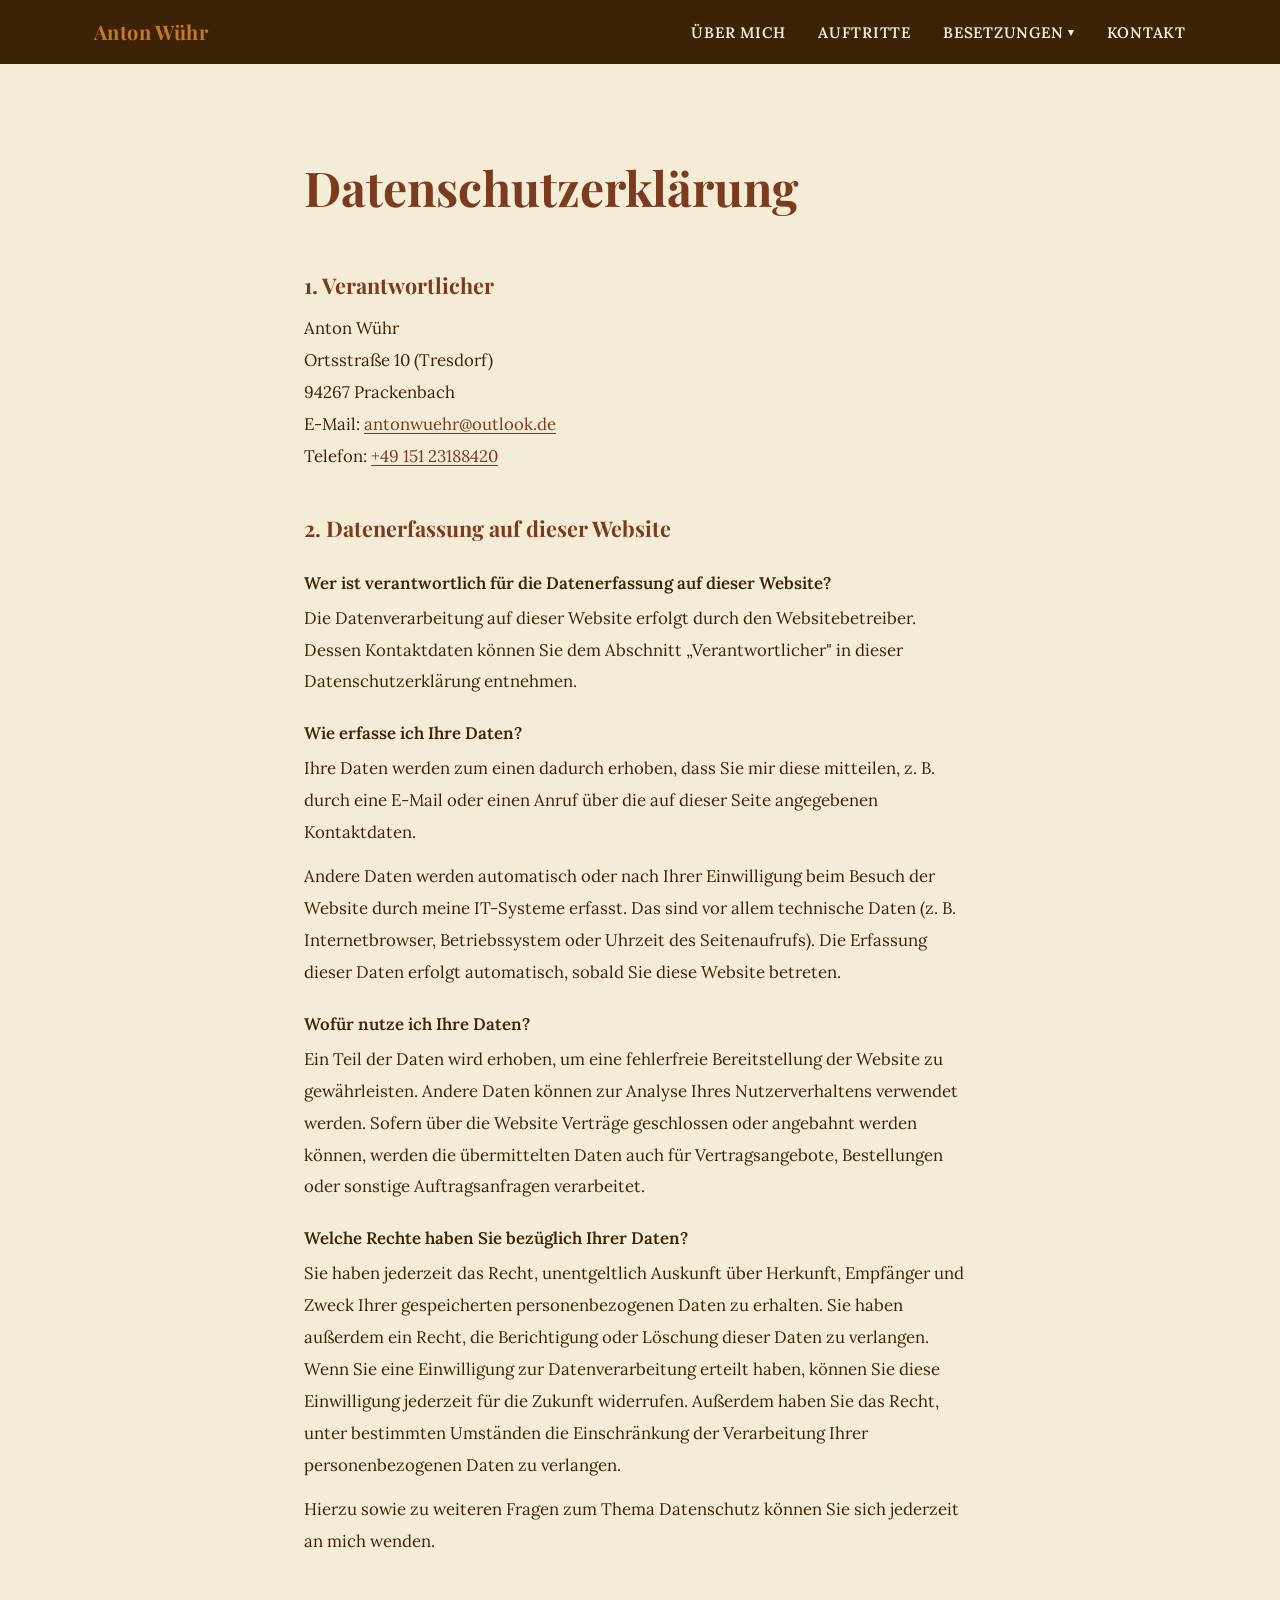
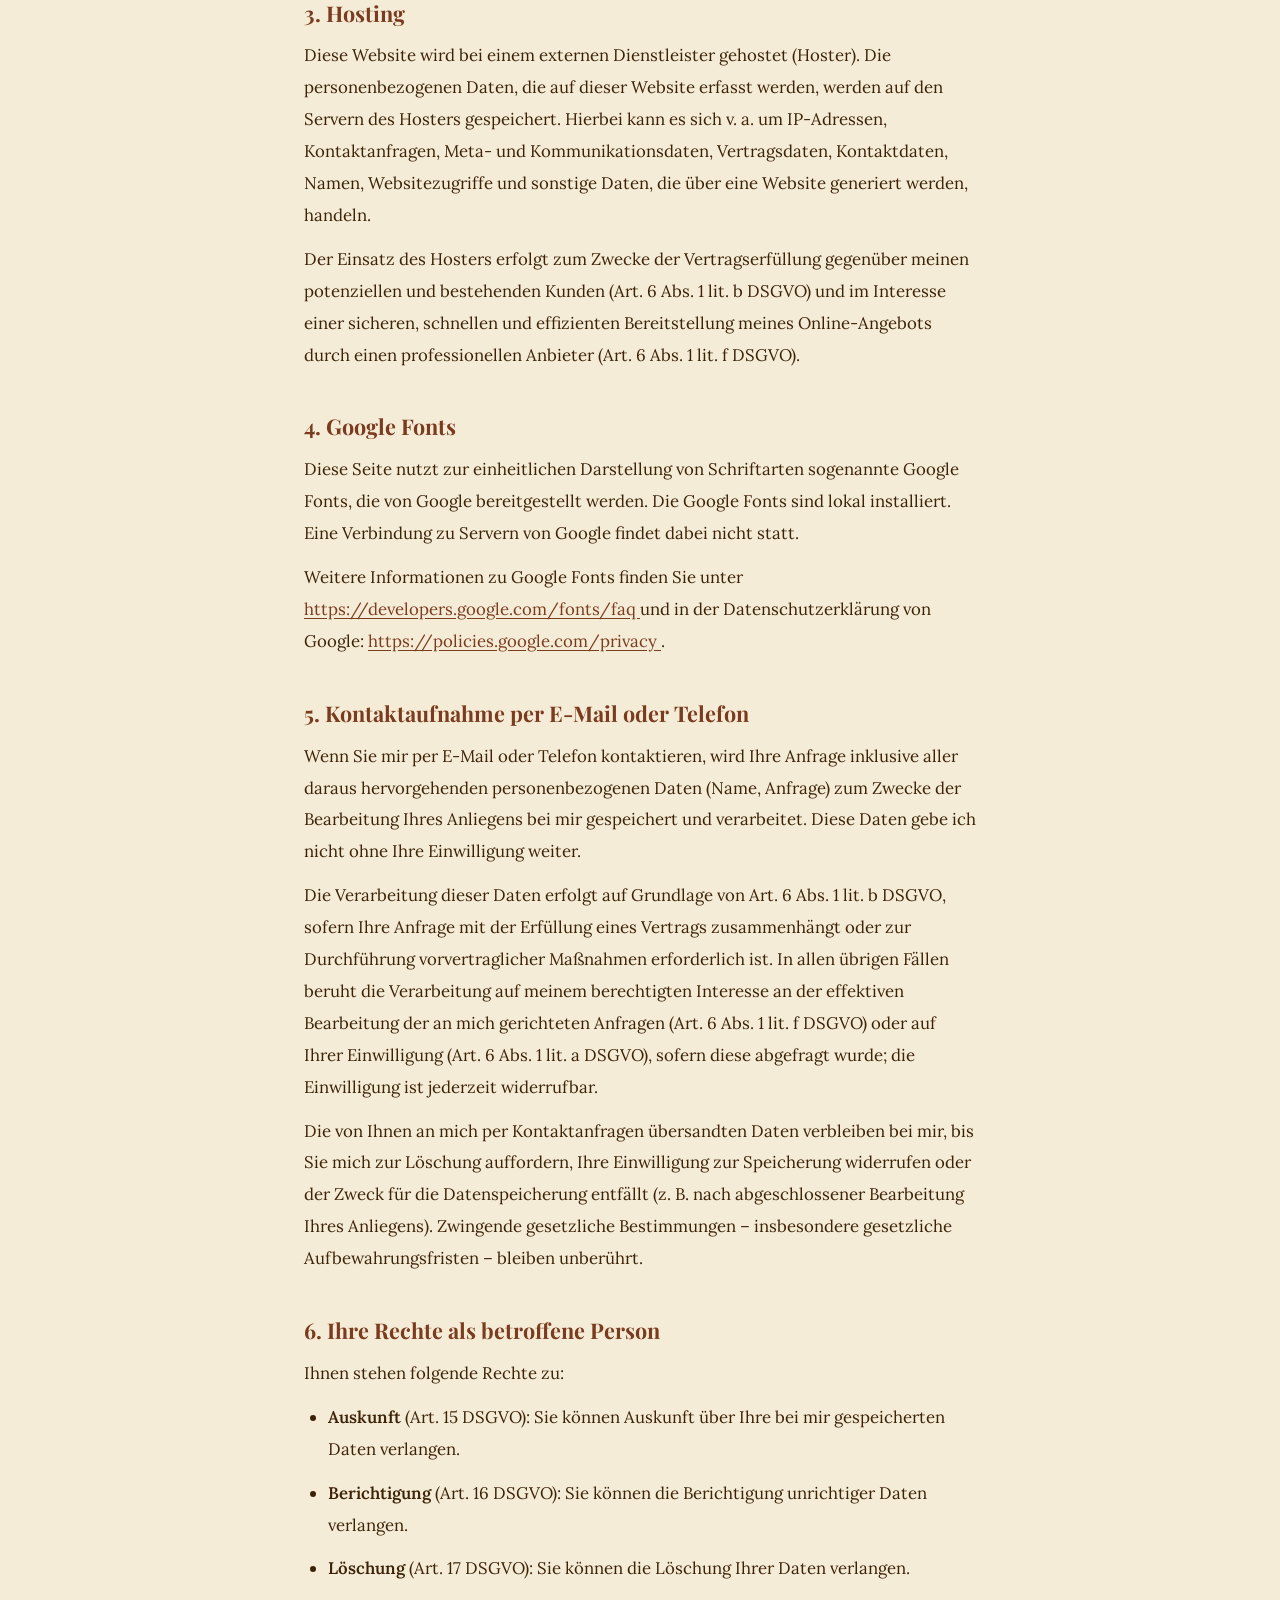
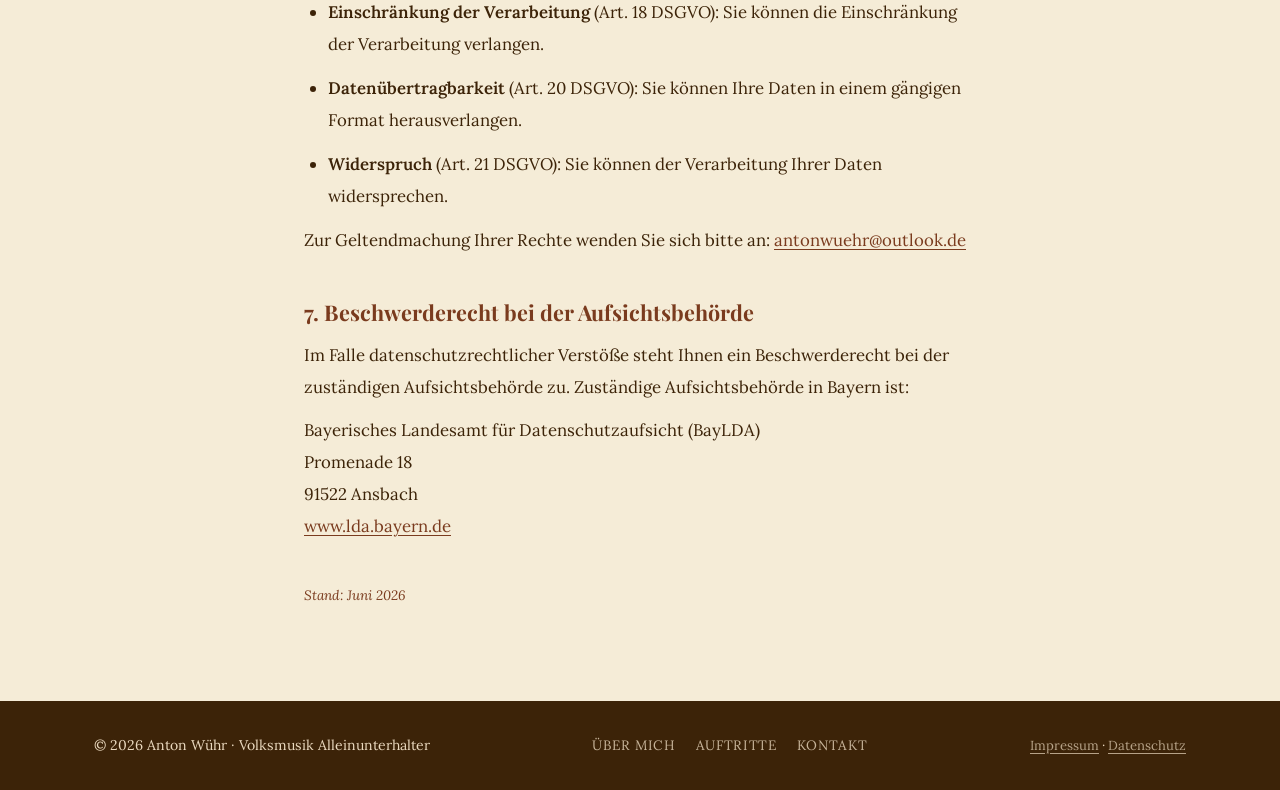
==== commit 3d0a1c82: "Bilder optimiert, Schriften lokal (DSGVO), Mobile-Menü & Sitemap gefixt - Bilder verkleinert/komprim" ====
--- a/datenschutz.html
+++ b/datenschutz.html
@@ -5,9 +5,7 @@
   <meta name="viewport" content="width=device-width, initial-scale=1.0">
   <meta name="robots" content="noindex, nofollow">
   <title>Datenschutzerklärung – Anton Wühr</title>
-  <link rel="preconnect" href="https://fonts.googleapis.com">
-  <link rel="preconnect" href="https://fonts.gstatic.com" crossorigin>
-  <link href="https://fonts.googleapis.com/css2?family=Playfair+Display:ital,wght@0,700;1,400&family=Lora:ital,wght@0,400;0,600;1,400&display=swap" rel="stylesheet">
+  <link rel="stylesheet" href="css/fonts.css">
   <link rel="stylesheet" href="css/style.css">
   <style>
     .legal-page { padding-block: 5rem; background: var(--color-cream); min-height: 60vh; }
@@ -25,7 +23,10 @@
   <header id="site-header">
     <nav class="nav-container" role="navigation" aria-label="Hauptnavigation">
       <a class="nav-logo" href="index.html">Anton Wühr</a>
-      <ul class="nav-links" role="list">
+      <button class="nav-toggle" aria-label="Menü öffnen" aria-expanded="false" aria-controls="nav-menu">
+        <span class="hamburger"></span>
+      </button>
+      <ul id="nav-menu" class="nav-links" role="list">
         <li><a href="index.html#ueber-mich">Über mich</a></li>
         <li><a href="index.html#auftritte">Auftritte</a></li>
         <li class="nav-dropdown">
@@ -36,6 +37,7 @@
             <li><a href="hausbeng-buam.html">Hausbeng Buam</a></li>
             <li><a href="surhaxxenfresser.html">Surhaxxenfresser</a></li>
             <li><span>Arberwoidtrio</span></li>
+            <li><span>Hoibgscharig</span></li>
           </ul>
         </li>
         <li><a href="index.html#kontakt">Kontakt</a></li>
@@ -208,6 +210,6 @@
     </div>
   </footer>
 
-  <script>document.getElementById('year').textContent = new Date().getFullYear();</script>
+  <script src="js/main.js" defer></script>
 </body>
 </html>
--- a/css/fonts.css
+++ b/css/fonts.css
@@ -0,0 +1,83 @@
+/* Lokal gehostete Schriften - DSGVO-konform, keine Verbindung zu Google. */
+/* Erzeugt aus Google Fonts (Playfair Display, Lora) - OFL-Lizenz. */
+
+@font-face {
+  font-family: 'Lora';
+  font-style: italic;
+  font-weight: 400;
+  font-display: swap;
+  src: url('../fonts/lora-400-italic-latin-ext.woff2') format('woff2');
+  unicode-range: U+0100-02BA, U+02BD-02C5, U+02C7-02CC, U+02CE-02D7, U+02DD-02FF, U+0304, U+0308, U+0329, U+1D00-1DBF, U+1E00-1E9F, U+1EF2-1EFF, U+2020, U+20A0-20AB, U+20AD-20C0, U+2113, U+2C60-2C7F, U+A720-A7FF;
+}
+@font-face {
+  font-family: 'Lora';
+  font-style: italic;
+  font-weight: 400;
+  font-display: swap;
+  src: url('../fonts/lora-400-italic-latin.woff2') format('woff2');
+  unicode-range: U+0000-00FF, U+0131, U+0152-0153, U+02BB-02BC, U+02C6, U+02DA, U+02DC, U+0304, U+0308, U+0329, U+2000-206F, U+20AC, U+2122, U+2191, U+2193, U+2212, U+2215, U+FEFF, U+FFFD;
+}
+@font-face {
+  font-family: 'Lora';
+  font-style: normal;
+  font-weight: 400;
+  font-display: swap;
+  src: url('../fonts/lora-400-normal-latin-ext.woff2') format('woff2');
+  unicode-range: U+0100-02BA, U+02BD-02C5, U+02C7-02CC, U+02CE-02D7, U+02DD-02FF, U+0304, U+0308, U+0329, U+1D00-1DBF, U+1E00-1E9F, U+1EF2-1EFF, U+2020, U+20A0-20AB, U+20AD-20C0, U+2113, U+2C60-2C7F, U+A720-A7FF;
+}
+@font-face {
+  font-family: 'Lora';
+  font-style: normal;
+  font-weight: 400;
+  font-display: swap;
+  src: url('../fonts/lora-400-normal-latin.woff2') format('woff2');
+  unicode-range: U+0000-00FF, U+0131, U+0152-0153, U+02BB-02BC, U+02C6, U+02DA, U+02DC, U+0304, U+0308, U+0329, U+2000-206F, U+20AC, U+2122, U+2191, U+2193, U+2212, U+2215, U+FEFF, U+FFFD;
+}
+@font-face {
+  font-family: 'Lora';
+  font-style: normal;
+  font-weight: 600;
+  font-display: swap;
+  src: url('../fonts/lora-600-normal-latin-ext.woff2') format('woff2');
+  unicode-range: U+0100-02BA, U+02BD-02C5, U+02C7-02CC, U+02CE-02D7, U+02DD-02FF, U+0304, U+0308, U+0329, U+1D00-1DBF, U+1E00-1E9F, U+1EF2-1EFF, U+2020, U+20A0-20AB, U+20AD-20C0, U+2113, U+2C60-2C7F, U+A720-A7FF;
+}
+@font-face {
+  font-family: 'Lora';
+  font-style: normal;
+  font-weight: 600;
+  font-display: swap;
+  src: url('../fonts/lora-600-normal-latin.woff2') format('woff2');
+  unicode-range: U+0000-00FF, U+0131, U+0152-0153, U+02BB-02BC, U+02C6, U+02DA, U+02DC, U+0304, U+0308, U+0329, U+2000-206F, U+20AC, U+2122, U+2191, U+2193, U+2212, U+2215, U+FEFF, U+FFFD;
+}
+@font-face {
+  font-family: 'Playfair Display';
+  font-style: italic;
+  font-weight: 400;
+  font-display: swap;
+  src: url('../fonts/playfair-display-400-italic-latin-ext.woff2') format('woff2');
+  unicode-range: U+0100-02BA, U+02BD-02C5, U+02C7-02CC, U+02CE-02D7, U+02DD-02FF, U+0304, U+0308, U+0329, U+1D00-1DBF, U+1E00-1E9F, U+1EF2-1EFF, U+2020, U+20A0-20AB, U+20AD-20C0, U+2113, U+2C60-2C7F, U+A720-A7FF;
+}
+@font-face {
+  font-family: 'Playfair Display';
+  font-style: italic;
+  font-weight: 400;
+  font-display: swap;
+  src: url('../fonts/playfair-display-400-italic-latin.woff2') format('woff2');
+  unicode-range: U+0000-00FF, U+0131, U+0152-0153, U+02BB-02BC, U+02C6, U+02DA, U+02DC, U+0304, U+0308, U+0329, U+2000-206F, U+20AC, U+2122, U+2191, U+2193, U+2212, U+2215, U+FEFF, U+FFFD;
+}
+@font-face {
+  font-family: 'Playfair Display';
+  font-style: normal;
+  font-weight: 700;
+  font-display: swap;
+  src: url('../fonts/playfair-display-700-normal-latin-ext.woff2') format('woff2');
+  unicode-range: U+0100-02BA, U+02BD-02C5, U+02C7-02CC, U+02CE-02D7, U+02DD-02FF, U+0304, U+0308, U+0329, U+1D00-1DBF, U+1E00-1E9F, U+1EF2-1EFF, U+2020, U+20A0-20AB, U+20AD-20C0, U+2113, U+2C60-2C7F, U+A720-A7FF;
+}
+@font-face {
+  font-family: 'Playfair Display';
+  font-style: normal;
+  font-weight: 700;
+  font-display: swap;
+  src: url('../fonts/playfair-display-700-normal-latin.woff2') format('woff2');
+  unicode-range: U+0000-00FF, U+0131, U+0152-0153, U+02BB-02BC, U+02C6, U+02DA, U+02DC, U+0304, U+0308, U+0329, U+2000-206F, U+20AC, U+2122, U+2191, U+2193, U+2212, U+2215, U+FEFF, U+FFFD;
+}
--- a/css/style.css
+++ b/css/style.css
@@ -189,21 +189,25 @@
 }
 
 .nav-dropdown-toggle {
+  -webkit-appearance: none;
+  appearance: none;
   font-family: var(--font-body);
   font-size: 0.95rem;
   font-weight: 600;
   color: var(--color-cream);
   background: none;
   border: none;
+  border-bottom: 2px solid transparent;
   cursor: pointer;
   letter-spacing: 0.05em;
   text-transform: uppercase;
   padding-block: 0.25em;
-  border-bottom: 2px solid transparent;
-  transition: color var(--transition), border-color var(--transition);
-  display: flex;
+  padding-inline: 0;
+  margin: 0;
+  display: inline-flex;
   align-items: center;
   gap: 0.3em;
+  transition: color var(--transition), border-color var(--transition);
 }
 
 .nav-dropdown-toggle:hover,
@@ -349,12 +353,17 @@
   }
 
   .nav-dropdown-menu {
+    display: none;
     position: static;
     transform: none;
     box-shadow: none;
     background: rgba(255,255,255,0.06);
     border-radius: 0;
     padding: 0;
+  }
+
+  .nav-dropdown.is-open .nav-dropdown-menu {
+    display: block;
   }
 
   .nav-dropdown-menu li a,
@@ -448,10 +457,40 @@
   box-shadow: 6px 6px 0 var(--color-linen), 8px 8px 0 var(--color-amber);
   object-fit: cover;
   border-radius: var(--radius);
-  /* Placeholder styling when no image is present */
   background: var(--color-linen);
   aspect-ratio: 4 / 5;
 }
+
+.foto-slideshow {
+  position: relative;
+  width: 100%;
+  max-width: 380px;
+}
+
+.slideshow-prev,
+.slideshow-next {
+  position: absolute;
+  top: 50%;
+  transform: translateY(-50%);
+  background: rgba(60, 35, 8, 0.55);
+  color: white;
+  border: none;
+  font-size: 2rem;
+  line-height: 1;
+  padding: 0.3rem 0.7rem;
+  cursor: pointer;
+  border-radius: var(--radius);
+  transition: background 0.2s;
+  z-index: 1;
+}
+
+.slideshow-prev:hover,
+.slideshow-next:hover {
+  background: rgba(60, 35, 8, 0.9);
+}
+
+.slideshow-prev { left: 0.5rem; }
+.slideshow-next { right: 0.5rem; }
 
 .bio h2 {
   font-family: var(--font-heading);
@@ -997,3 +1036,80 @@
 #auftritte h2::after {
   margin-inline: auto;
 }
+
+/* ----- Galerie ----- */
+.galerie-grid {
+  display: grid;
+  grid-template-columns: repeat(auto-fill, minmax(200px, 1fr));
+  gap: 0.75rem;
+  margin-top: 1rem;
+}
+
+.galerie-grid a {
+  display: block;
+  overflow: hidden;
+  border-radius: var(--radius);
+  aspect-ratio: 4/3;
+}
+
+.galerie-grid img {
+  width: 100%;
+  height: 100%;
+  object-fit: cover;
+  transition: transform 0.3s ease;
+}
+
+.galerie-grid a:hover img {
+  transform: scale(1.05);
+}
+
+/* ----- Lightbox ----- */
+.lightbox {
+  display: none;
+  position: fixed;
+  inset: 0;
+  background: rgba(0,0,0,0.9);
+  z-index: 1000;
+  align-items: center;
+  justify-content: center;
+  padding: 1rem;
+}
+
+.lightbox.active {
+  display: flex;
+}
+
+.lightbox img {
+  max-width: 100%;
+  max-height: 90vh;
+  object-fit: contain;
+  border-radius: var(--radius);
+}
+
+.lightbox-close {
+  position: fixed;
+  top: 1rem;
+  right: 1.5rem;
+  color: white;
+  font-size: 2rem;
+  cursor: pointer;
+  line-height: 1;
+  background: none;
+  border: none;
+}
+
+.lightbox-prev,
+.lightbox-next {
+  position: fixed;
+  top: 50%;
+  transform: translateY(-50%);
+  color: white;
+  font-size: 2rem;
+  cursor: pointer;
+  background: none;
+  border: none;
+  padding: 1rem;
+}
+
+.lightbox-prev { left: 0.5rem; }
+.lightbox-next { right: 0.5rem; }
